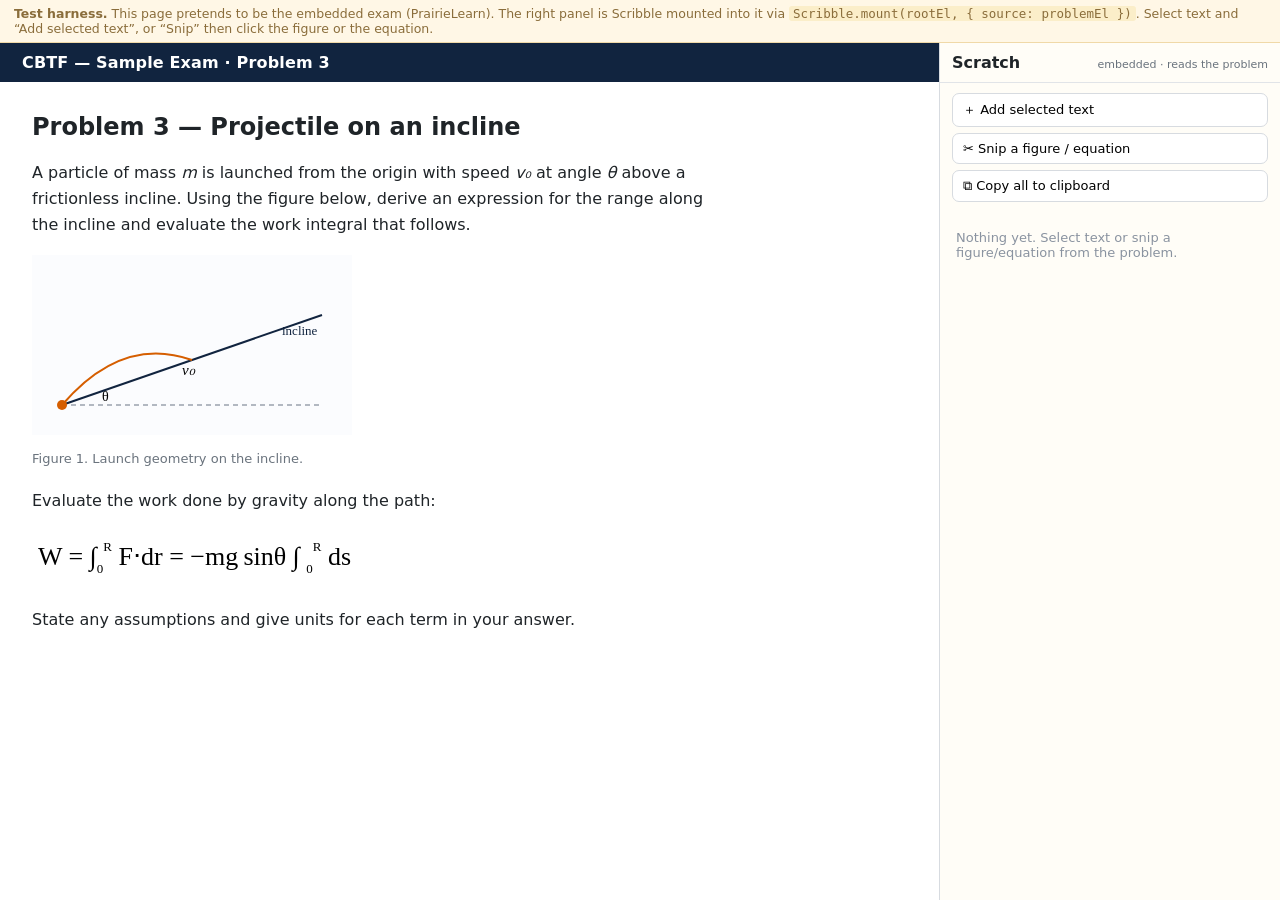
==== scribble/web/embed/host-demo.html @ 408a80e9 "Embedded HTML-capture proof of concept (web/embed/) Demonstrates the 'embedded in the exam page' mod" ====
<!DOCTYPE html>
<html lang="en">
<head>
  <meta charset="utf-8">
  <meta name="viewport" content="width=device-width, initial-scale=1">
  <!-- The demo allows data: images so captured PNGs render; the real app
       keeps its stricter policy. This page stands in for a PrairieLearn
       exam page so the embedded capture can be developed and demoed without
       the real host. -->
  <title>Scribble embed demo — simulated exam page</title>
  <style>
    * { box-sizing: border-box; }
    body {
      margin: 0; height: 100vh; display: flex; flex-direction: column;
      font-family: -apple-system, system-ui, "Segoe UI", sans-serif;
      color: #1f2428; background: #eef0f3;
    }
    #bench-note {
      background: #fff7e6; border-bottom: 1px solid #f0d9a8;
      padding: 6px 14px; font-size: 12.5px; color: #8a6d3b;
    }
    #bench-note code { background: #fbeec9; padding: 0 4px; border-radius: 3px; }
    #row { flex: 1; display: flex; min-height: 0; }

    /* ---- left: the "exam page" (the host content) ---- */
    #exam {
      flex: 1; min-width: 0; overflow: auto; background: #fff;
      border-right: 1px solid #d7dbe0;
    }
    #exam header {
      background: #11243f; color: #fff; padding: 10px 22px;
      font-weight: 600; letter-spacing: 0.01em;
    }
    #problem { padding: 26px 32px; max-width: 760px; line-height: 1.6; }
    #problem h2 { margin: 0 0 14px; }
    #problem p { margin: 0 0 16px; }
    figure { margin: 18px 0; }
    figcaption { font-size: 13px; color: #6a737d; margin-top: 6px; }
    .equation { margin: 14px 0; }
    /* highlight capturable elements while snipping */
    #problem.se-snip-target [data-latex],
    #problem.se-snip-target svg,
    #problem.se-snip-target img { cursor: copy; }
    .se-hl { outline: 2px solid #2f5fde; outline-offset: 3px; border-radius: 4px; }

    /* ---- right: the embedded Scribble panel ---- */
    #scribble-root { width: 340px; flex: none; }
  </style>
</head>
<body>
  <div id="bench-note">
    <strong>Test harness.</strong> This page pretends to be the embedded exam
    (PrairieLearn). The right panel is Scribble mounted into it via
    <code>Scribble.mount(rootEl, { source: problemEl })</code>. Select text and
    “Add selected text”, or “Snip” then click the figure or the equation.
  </div>

  <div id="row">
    <!-- ============ HOST EXAM CONTENT (what Scribble reads) ============ -->
    <div id="exam">
      <header>CBTF — Sample Exam · Problem 3</header>
      <main id="problem">
        <h2>Problem 3 — Projectile on an incline</h2>
        <p>A particle of mass <em>m</em> is launched from the origin with speed
           <em>v₀</em> at angle <em>θ</em> above a frictionless incline. Using
           the figure below, derive an expression for the range along the
           incline and evaluate the work integral that follows.</p>

        <figure>
          <svg width="320" height="180" viewBox="0 0 320 180">
            <rect x="0" y="0" width="320" height="180" fill="#fbfcfe"/>
            <line x1="30" y1="150" x2="290" y2="60" stroke="#11243f" stroke-width="2"/>
            <line x1="30" y1="150" x2="290" y2="150" stroke="#9aa3ad" stroke-width="1.5" stroke-dasharray="5 4"/>
            <path d="M30 150 q60 -70 130 -45" fill="none" stroke="#d55e00" stroke-width="2"/>
            <circle cx="30" cy="150" r="5" fill="#d55e00"/>
            <text x="150" y="120" font-family="serif" font-size="15" font-style="italic">v₀</text>
            <text x="70" y="146" font-family="serif" font-size="14">θ</text>
            <text x="250" y="80" font-family="serif" font-size="13" fill="#11243f">incline</text>
          </svg>
          <figcaption>Figure 1. Launch geometry on the incline.</figcaption>
        </figure>

        <p>Evaluate the work done by gravity along the path:</p>

        <!-- An equation. In a real exam MathJax renders this as an SVG and the
             original TeX is available; here we mimic that with data-latex. -->
        <div class="equation" data-latex="W = \int_{0}^{R} \vec{F}\cdot d\vec{r} = -mg\,\sin\theta \int_{0}^{R} ds">
          <svg width="430" height="56" viewBox="0 0 430 56">
            <rect width="430" height="56" fill="#ffffff"/>
            <text x="6" y="36" font-family="'Times New Roman', serif" font-size="26">
              W = &#8747;<tspan font-size="13" dy="8">0</tspan><tspan dy="-22" font-size="13">R</tspan>
              <tspan dy="14"> F&#8901;dr = &#8722;mg&#8201;sin&#952; &#8747;</tspan>
              <tspan font-size="13" dy="8">0</tspan><tspan dy="-22" font-size="13">R</tspan>
              <tspan dy="14"> ds</tspan>
            </text>
          </svg>
        </div>

        <p>State any assumptions and give units for each term in your answer.</p>
      </main>
    </div>

    <!-- ============ EMBEDDED SCRIBBLE PANEL ============ -->
    <aside id="scribble-root"></aside>
  </div>

  <!-- the embedded panel's own styling -->
  <style>
    .scribble-embed {
      height: 100%; display: flex; flex-direction: column;
      background: #fffdf7; position: relative;
      font-family: -apple-system, system-ui, sans-serif; color: #1f2428;
    }
    .se-head {
      display: flex; justify-content: space-between; align-items: baseline;
      padding: 10px 12px; border-bottom: 1px solid #e1e4e8;
    }
    .se-hint { font-size: 11px; color: #6a737d; }
    .se-tools { display: flex; flex-direction: column; gap: 6px; padding: 10px 12px; }
    .se-btn {
      font: inherit; font-size: 13px; text-align: left;
      padding: 7px 10px; border: 1px solid #d7dbe0; border-radius: 7px;
      background: #fff; cursor: pointer;
    }
    .se-btn:hover { background: #f2f4f7; }
    .se-btn.active { background: #e8eefc; border-color: #b9cbf5; color: #2f5fde; }
    .se-list { flex: 1; overflow-y: auto; padding: 4px 12px 60px; display: flex;
      flex-direction: column; gap: 10px; }
    .se-empty { color: #8a93a0; font-size: 13px; padding: 14px 4px; }
    .se-block { position: relative; border: 1px solid #ece7d8; border-radius: 8px;
      background: #fff; padding: 8px; }
    .se-ta { width: 100%; border: none; outline: none; resize: vertical; font: inherit;
      font-size: 13.5px; line-height: 1.45; min-height: 46px; background: transparent; }
    .se-img { max-width: 100%; display: block; border: 1px solid #e1e4e8; border-radius: 4px; }
    .se-latex { display: block; margin-top: 6px; font-size: 12px; color: #2f5fde;
      background: #f3f6fd; border-radius: 4px; padding: 4px 6px; white-space: pre-wrap; word-break: break-word; }
    .se-cap { width: 100%; border: none; outline: none; font: inherit; font-size: 12px;
      color: #6a737d; margin-top: 5px; background: transparent; }
    .se-del { position: absolute; top: 4px; right: 4px; border: 1px solid #e1e4e8;
      background: #fff; border-radius: 5px; cursor: pointer; font-size: 11px; color: #8a93a0;
      padding: 0 5px; }
    .se-del:hover { color: #1f2428; }
    .se-flash {
      position: absolute; left: 12px; right: 12px; bottom: 12px;
      background: #11243f; color: #fff; font-size: 12.5px; padding: 8px 12px;
      border-radius: 8px; opacity: 0; transition: opacity .2s; pointer-events: none;
    }
  </style>

  <script src="capture.js"></script>
  <script>
    Scribble.mount(document.getElementById("scribble-root"), {
      source: document.getElementById("problem"),
    });
  </script>
</body>
</html>
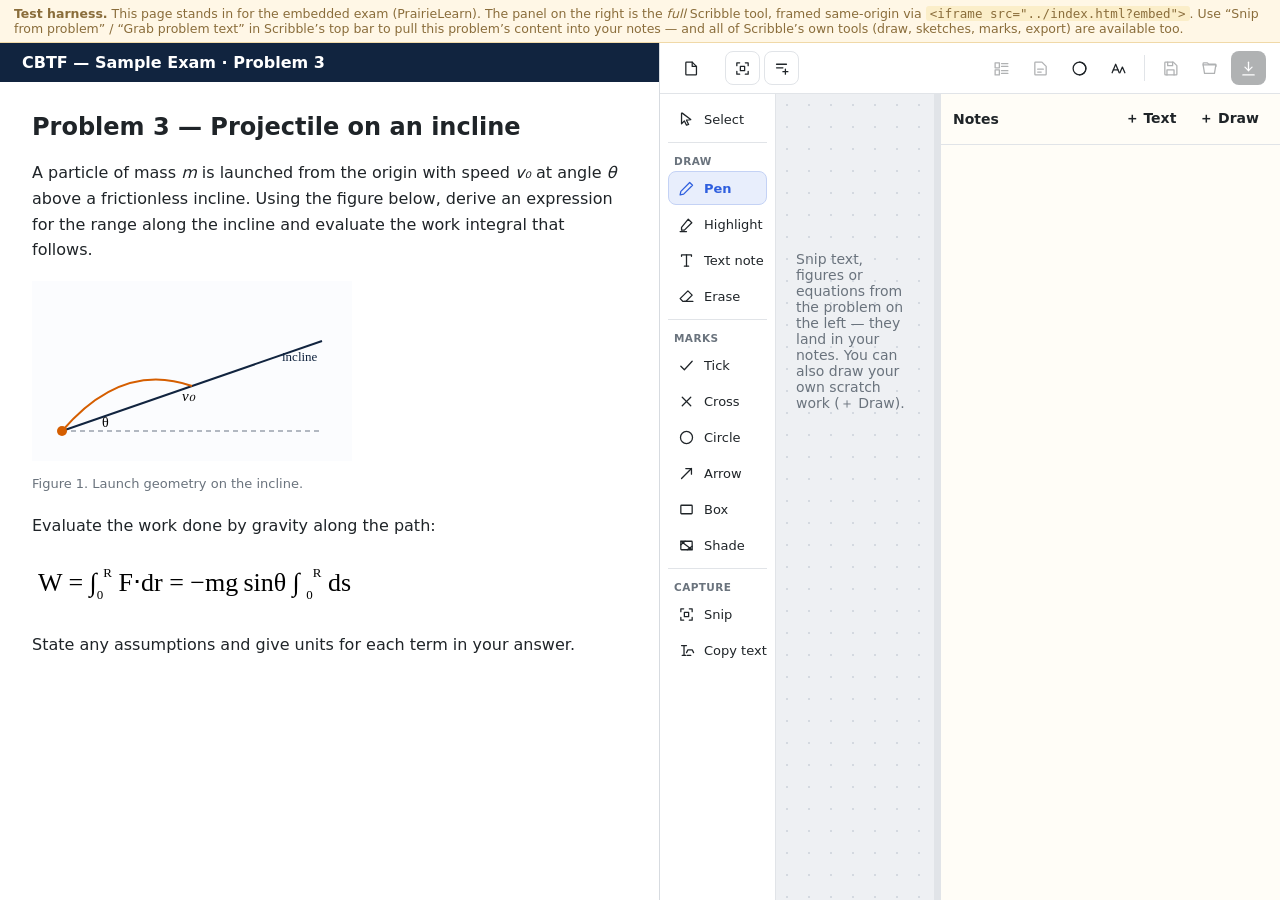
==== commit 222829a3: "Real embedded mode: the FULL tool framed in the exam page + host capture Replaces the throwaway 3-bu" ====
--- a/scribble/web/embed/host-demo.html
+++ b/scribble/web/embed/host-demo.html
@@ -3,63 +3,51 @@
 <head>
   <meta charset="utf-8">
   <meta name="viewport" content="width=device-width, initial-scale=1">
-  <!-- The demo allows data: images so captured PNGs render; the real app
-       keeps its stricter policy. This page stands in for a PrairieLearn
-       exam page so the embedded capture can be developed and demoed without
-       the real host. -->
   <title>Scribble embed demo — simulated exam page</title>
   <style>
     * { box-sizing: border-box; }
+    html, body { margin: 0; height: 100%; }
     body {
-      margin: 0; height: 100vh; display: flex; flex-direction: column;
+      display: flex; flex-direction: column;
       font-family: -apple-system, system-ui, "Segoe UI", sans-serif;
       color: #1f2428; background: #eef0f3;
     }
     #bench-note {
       background: #fff7e6; border-bottom: 1px solid #f0d9a8;
-      padding: 6px 14px; font-size: 12.5px; color: #8a6d3b;
+      padding: 6px 14px; font-size: 12.5px; color: #8a6d3b; flex: none;
     }
     #bench-note code { background: #fbeec9; padding: 0 4px; border-radius: 3px; }
     #row { flex: 1; display: flex; min-height: 0; }
 
-    /* ---- left: the "exam page" (the host content) ---- */
-    #exam {
-      flex: 1; min-width: 0; overflow: auto; background: #fff;
-      border-right: 1px solid #d7dbe0;
-    }
-    #exam header {
-      background: #11243f; color: #fff; padding: 10px 22px;
-      font-weight: 600; letter-spacing: 0.01em;
-    }
+    /* left: the "exam page" (host content) */
+    #exam { flex: 1; min-width: 0; overflow: auto; background: #fff; border-right: 1px solid #d7dbe0; }
+    #exam header { background: #11243f; color: #fff; padding: 10px 22px; font-weight: 600; }
     #problem { padding: 26px 32px; max-width: 760px; line-height: 1.6; }
     #problem h2 { margin: 0 0 14px; }
     #problem p { margin: 0 0 16px; }
     figure { margin: 18px 0; }
     figcaption { font-size: 13px; color: #6a737d; margin-top: 6px; }
     .equation { margin: 14px 0; }
-    /* highlight capturable elements while snipping */
-    #problem.se-snip-target [data-latex],
-    #problem.se-snip-target svg,
-    #problem.se-snip-target img { cursor: copy; }
-    .se-hl { outline: 2px solid #2f5fde; outline-offset: 3px; border-radius: 4px; }
 
-    /* ---- right: the embedded Scribble panel ---- */
-    #scribble-root { width: 340px; flex: none; }
+    /* right: the REAL Scribble tool, framed same-origin */
+    #scribble-frame { width: 620px; flex: none; border: none; height: 100%; }
   </style>
 </head>
 <body>
   <div id="bench-note">
-    <strong>Test harness.</strong> This page pretends to be the embedded exam
-    (PrairieLearn). The right panel is Scribble mounted into it via
-    <code>Scribble.mount(rootEl, { source: problemEl })</code>. Select text and
-    “Add selected text”, or “Snip” then click the figure or the equation.
+    <strong>Test harness.</strong> This page stands in for the embedded exam
+    (PrairieLearn). The panel on the right is the <em>full</em> Scribble tool,
+    framed same-origin via <code>&lt;iframe src="../index.html?embed"&gt;</code>.
+    Use “Snip from problem” / “Grab problem text” in Scribble’s top bar to pull
+    this problem’s content into your notes — and all of Scribble’s own tools
+    (draw, sketches, marks, export) are available too.
   </div>
 
   <div id="row">
     <!-- ============ HOST EXAM CONTENT (what Scribble reads) ============ -->
     <div id="exam">
       <header>CBTF — Sample Exam · Problem 3</header>
-      <main id="problem">
+      <main id="problem" data-scribble-source>
         <h2>Problem 3 — Projectile on an incline</h2>
         <p>A particle of mass <em>m</em> is launched from the origin with speed
            <em>v₀</em> at angle <em>θ</em> above a frictionless incline. Using
@@ -82,8 +70,6 @@
 
         <p>Evaluate the work done by gravity along the path:</p>
 
-        <!-- An equation. In a real exam MathJax renders this as an SVG and the
-             original TeX is available; here we mimic that with data-latex. -->
         <div class="equation" data-latex="W = \int_{0}^{R} \vec{F}\cdot d\vec{r} = -mg\,\sin\theta \int_{0}^{R} ds">
           <svg width="430" height="56" viewBox="0 0 430 56">
             <rect width="430" height="56" fill="#ffffff"/>
@@ -100,58 +86,9 @@
       </main>
     </div>
 
-    <!-- ============ EMBEDDED SCRIBBLE PANEL ============ -->
-    <aside id="scribble-root"></aside>
+    <!-- ============ THE REAL SCRIBBLE TOOL (embedded) ============ -->
+    <iframe id="scribble-frame" src="../index.html?embed" data-source="#problem"
+            title="Scribble"></iframe>
   </div>
-
-  <!-- the embedded panel's own styling -->
-  <style>
-    .scribble-embed {
-      height: 100%; display: flex; flex-direction: column;
-      background: #fffdf7; position: relative;
-      font-family: -apple-system, system-ui, sans-serif; color: #1f2428;
-    }
-    .se-head {
-      display: flex; justify-content: space-between; align-items: baseline;
-      padding: 10px 12px; border-bottom: 1px solid #e1e4e8;
-    }
-    .se-hint { font-size: 11px; color: #6a737d; }
-    .se-tools { display: flex; flex-direction: column; gap: 6px; padding: 10px 12px; }
-    .se-btn {
-      font: inherit; font-size: 13px; text-align: left;
-      padding: 7px 10px; border: 1px solid #d7dbe0; border-radius: 7px;
-      background: #fff; cursor: pointer;
-    }
-    .se-btn:hover { background: #f2f4f7; }
-    .se-btn.active { background: #e8eefc; border-color: #b9cbf5; color: #2f5fde; }
-    .se-list { flex: 1; overflow-y: auto; padding: 4px 12px 60px; display: flex;
-      flex-direction: column; gap: 10px; }
-    .se-empty { color: #8a93a0; font-size: 13px; padding: 14px 4px; }
-    .se-block { position: relative; border: 1px solid #ece7d8; border-radius: 8px;
-      background: #fff; padding: 8px; }
-    .se-ta { width: 100%; border: none; outline: none; resize: vertical; font: inherit;
-      font-size: 13.5px; line-height: 1.45; min-height: 46px; background: transparent; }
-    .se-img { max-width: 100%; display: block; border: 1px solid #e1e4e8; border-radius: 4px; }
-    .se-latex { display: block; margin-top: 6px; font-size: 12px; color: #2f5fde;
-      background: #f3f6fd; border-radius: 4px; padding: 4px 6px; white-space: pre-wrap; word-break: break-word; }
-    .se-cap { width: 100%; border: none; outline: none; font: inherit; font-size: 12px;
-      color: #6a737d; margin-top: 5px; background: transparent; }
-    .se-del { position: absolute; top: 4px; right: 4px; border: 1px solid #e1e4e8;
-      background: #fff; border-radius: 5px; cursor: pointer; font-size: 11px; color: #8a93a0;
-      padding: 0 5px; }
-    .se-del:hover { color: #1f2428; }
-    .se-flash {
-      position: absolute; left: 12px; right: 12px; bottom: 12px;
-      background: #11243f; color: #fff; font-size: 12.5px; padding: 8px 12px;
-      border-radius: 8px; opacity: 0; transition: opacity .2s; pointer-events: none;
-    }
-  </style>
-
-  <script src="capture.js"></script>
-  <script>
-    Scribble.mount(document.getElementById("scribble-root"), {
-      source: document.getElementById("problem"),
-    });
-  </script>
 </body>
 </html>
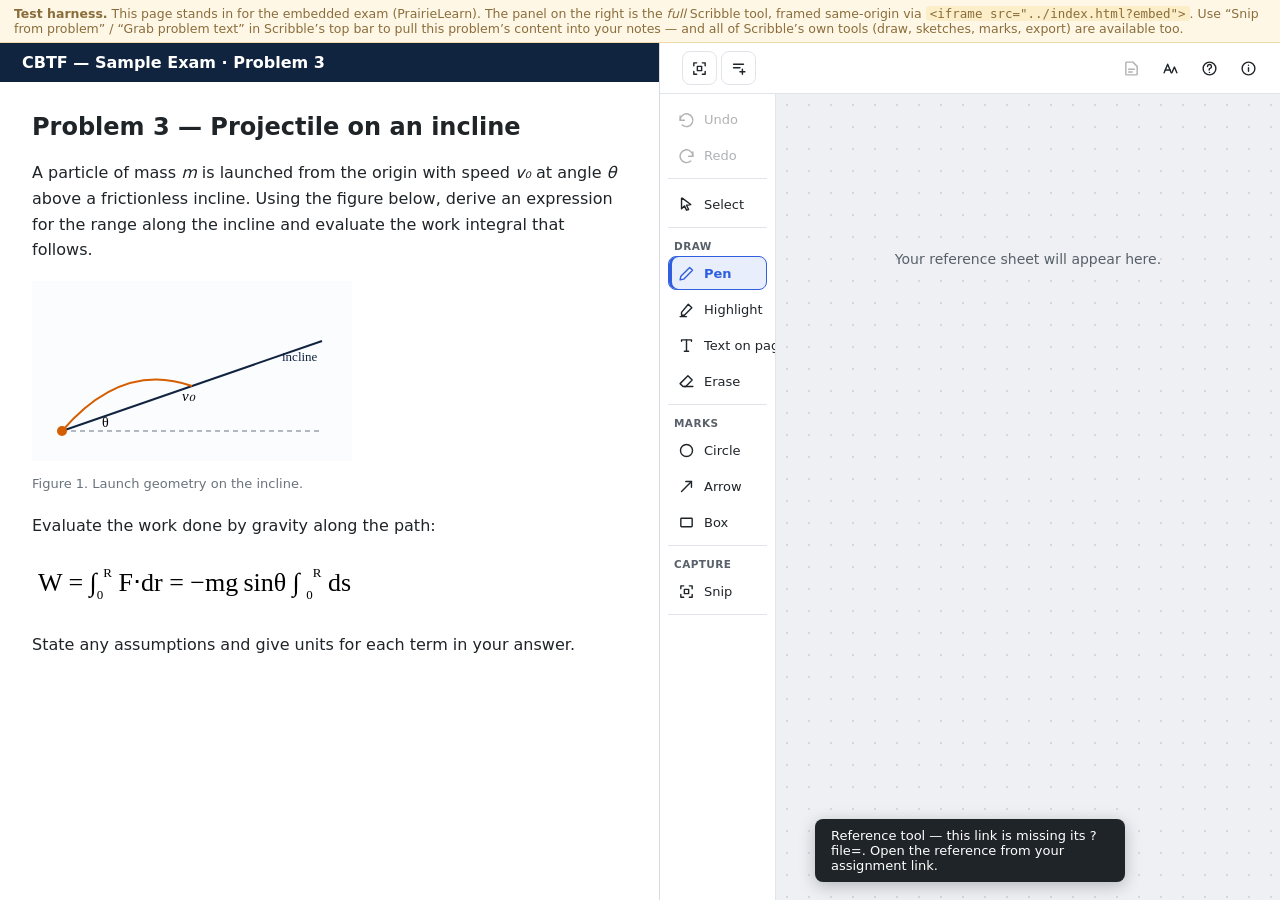
==== commit 514d0518: "v182: standalone Scribble is a locked reference tool BY DEFAULT (no Open/Save/Resume/Export; opens o" ====
--- a/scribble/web/embed/host-demo.html
+++ b/scribble/web/embed/host-demo.html
@@ -87,7 +87,10 @@
     </div>
 
     <!-- ============ THE REAL SCRIBBLE TOOL (embedded) ============ -->
-    <iframe id="scribble-frame" src="../index.html?embed" data-source="#problem"
+    <!-- v182: &unlock (honoured on localhost only) because the standalone now locks by default; production PL
+         embed injects __SCRIBBLE_EMBED in its srcdoc so it's never locked, but this plain ?embed harness sets
+         that flag only at runtime, after app.js reads it — so the local harness needs the dev unlock. -->
+    <iframe id="scribble-frame" src="../index.html?embed&unlock" data-source="#problem"
             title="Scribble"></iframe>
   </div>
 </body>
